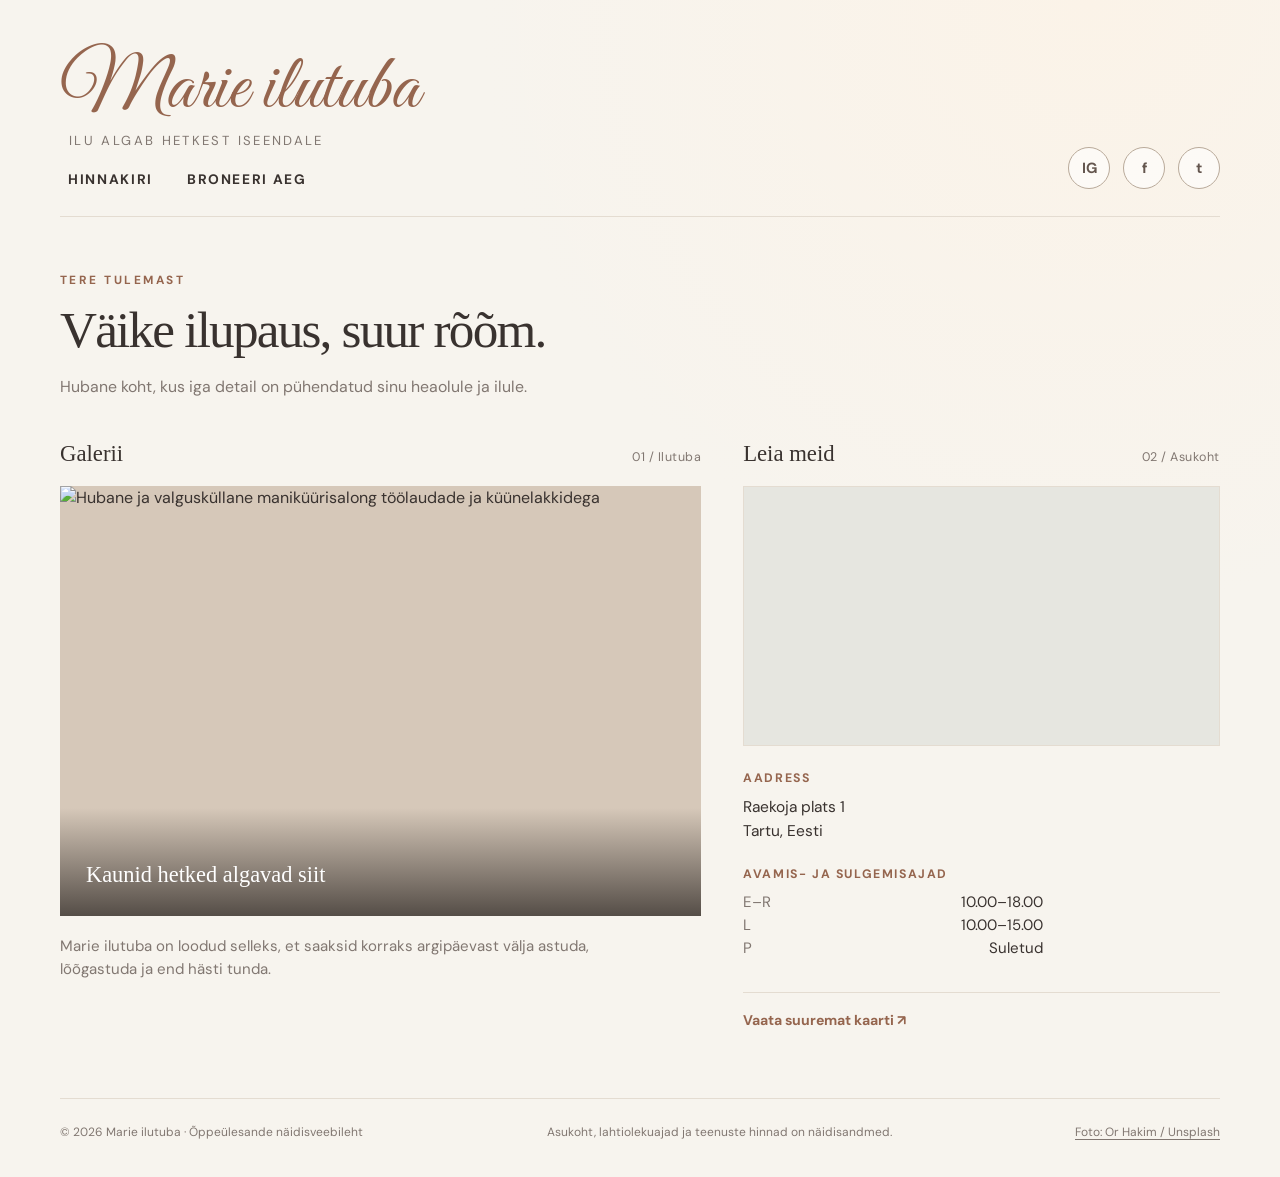
==== index.html @ 5ed92a34 "Lisa Marie ilutoa veebileht" ====
<!DOCTYPE html>
<html lang="et">
<head>
  <meta charset="UTF-8">
  <meta name="viewport" content="width=device-width, initial-scale=1.0">
  <meta name="description" content="Marie ilutuba – väike hubane ilutuba, kus võtta aega iseendale.">
  <title>Marie ilutuba | Avaleht</title>
  <link rel="preconnect" href="https://fonts.googleapis.com">
  <link rel="preconnect" href="https://fonts.gstatic.com" crossorigin>
  <link href="https://fonts.googleapis.com/css2?family=DM+Sans:wght@400;500;600;700&family=Great+Vibes&display=swap" rel="stylesheet">
  <link rel="stylesheet" href="style.css">
</head>
<body>
  <div class="page-shell">
    <header class="site-header">
      <div class="brand-block">
        <a class="site-logo" href="index.html">Marie ilutuba</a>
        <p class="brand-caption">Ilu algab hetkest iseendale</p>
        <nav class="main-navigation" aria-label="Peamenüü">
          <a class="nav-link" href="hinnakiri.html">Hinnakiri</a>
          <a class="nav-link" href="broneeri.html">Broneeri aeg</a>
        </nav>
      </div>
      <div class="social-section" aria-label="Sotsiaalmeedia">
        <span class="social-icon" title="Instagram – näidisikoon" aria-label="Instagram, näidisikoon">IG</span>
        <span class="social-icon" title="Facebook – näidisikoon" aria-label="Facebook, näidisikoon">f</span>
        <a class="social-icon social-link" href="https://www.tumblr.com/primping-aint-easy" target="_blank" rel="noopener noreferrer" aria-label="Külasta näidisena valitud küüntekunsti Tumblr blogi">t</a>
      </div>
    </header>

    <main>
      <div class="section-heading">
        <p class="eyebrow">Tere tulemast</p>
        <h1>Väike ilupaus, suur rõõm.</h1>
        <p>Hubane koht, kus iga detail on pühendatud sinu heaolule ja ilule.</p>
      </div>
      <div class="content-columns">
        <section class="gallery-column" aria-labelledby="gallery-title">
          <div class="section-title-line">
            <h2 id="gallery-title">Galerii</h2>
            <span class="section-count">01 / Ilutuba</span>
          </div>
          <div class="gallery-photo">
            <img src="https://images.unsplash.com/photo-1652869122685-c7792ef56ee2?auto=format&amp;fit=crop&amp;w=1200&amp;q=85" alt="Hubane ja valgusküllane maniküürisalong töölaudade ja küünelakkidega" loading="lazy">
            <div class="gallery-overlay">
              <span>Kaunid hetked algavad siit</span>
            </div>
          </div>
          <p class="gallery-description">Marie ilutuba on loodud selleks, et saaksid korraks argipäevast välja astuda, lõõgastuda ja end hästi tunda.</p>
        </section>

        <aside class="information-column" aria-labelledby="visit-title">
          <div class="section-title-line">
            <h2 id="visit-title">Leia meid</h2>
            <span class="section-count">02 / Asukoht</span>
          </div>
          <div class="map-box">
            <iframe title="Kaart: Tartu Raekoja plats" src="https://www.google.com/maps?q=Raekoja%20plats%201%2C%20Tartu%2C%20Estonia&amp;output=embed" loading="lazy" referrerpolicy="no-referrer-when-downgrade" allowfullscreen></iframe>
          </div>
          <div class="visit-details">
            <div class="detail-group">
              <h3>Aadress</h3>
              <p>Raekoja plats 1<br>Tartu, Eesti</p>
            </div>
            <div class="detail-group">
              <h3>Avamis- ja sulgemisajad</h3>
              <dl class="hours-list">
                <div><dt>E–R</dt><dd>10.00–18.00</dd></div>
                <div><dt>L</dt><dd>10.00–15.00</dd></div>
                <div><dt>P</dt><dd>Suletud</dd></div>
              </dl>
            </div>
          </div>
          <a class="directions-link" href="https://www.google.com/maps/search/?api=1&amp;query=Raekoja+plats+1%2C+Tartu" target="_blank" rel="noopener noreferrer">Vaata suuremat kaarti <span aria-hidden="true">↗</span></a>
        </aside>
      </div>
    </main>

    <footer class="site-footer">
      <p>© 2026 Marie ilutuba · Õppeülesande näidisveebileht</p>
      <p>Asukoht, lahtiolekuajad ja teenuste hinnad on näidisandmed.</p>
      <a href="https://unsplash.com/photos/a-nail-salon-with-chairs-and-a-counter-0jR7w4OW5SQ" target="_blank" rel="noopener noreferrer">Foto: Or Hakim / Unsplash</a>
    </footer>
  </div>
</body>
</html>
---- style.css ----
:root {
  --background: #f7f4ee;
  --surface: #fffcf8;
  --ink: #39322f;
  --muted: #817771;
  --accent: #95654e;
  --line: #e4dcd1;
}

* { box-sizing: border-box; }
html { scroll-behavior: smooth; }
body {
  margin: 0;
  color: var(--ink);
  background: radial-gradient(circle at 85% 0%, #fbf3e8 0, transparent 38%), var(--background);
  font-family: "DM Sans", Arial, sans-serif;
  line-height: 1.55;
}
a { color: inherit; }
a:focus-visible { outline: 3px solid var(--accent); outline-offset: 4px; }
.page-shell { width: min(1160px, calc(100% - 64px)); margin: 0 auto; }
.site-header {
  min-height: 214px;
  padding: 48px 0 26px;
  display: flex;
  justify-content: space-between;
  align-items: flex-end;
  gap: 32px;
  border-bottom: 1px solid var(--line);
}
.site-logo {
  display: inline-block;
  color: var(--accent);
  font-family: "Great Vibes", "Brush Script MT", cursive;
  font-size: clamp(3.7rem, 6.2vw, 5.6rem);
  line-height: 1.05;
  text-decoration: none;
  font-weight: 400;
}
.brand-caption { margin: 0 0 17px 9px; color: var(--muted); font-size: 0.82rem; letter-spacing: 0.18em; text-transform: uppercase; }
.main-navigation { display: flex; gap: 34px; align-items: center; padding-left: 8px; }
.nav-link { text-decoration: none; text-transform: uppercase; letter-spacing: 0.12em; font-size: 0.86rem; font-weight: 700; transition: color 0.2s; }
.nav-link:hover, .nav-link.current { color: var(--accent); }
.social-section { display: flex; gap: 13px; margin-bottom: 1px; }
.social-icon {
  display: inline-flex;
  align-items: center;
  justify-content: center;
  width: 42px;
  height: 42px;
  border: 1px solid #b9aa9a;
  border-radius: 50%;
  color: #64564e;
  background: rgba(255, 255, 255, 0.6);
  font-size: 0.92rem;
  font-weight: 700;
  text-decoration: none;
}
.social-link { transition: background 0.2s, color 0.2s, transform 0.2s; }
.social-link:hover { color: white; background: var(--accent); transform: translateY(-2px); }
.section-heading { padding: 54px 0 37px; }
.eyebrow { margin: 0 0 10px; text-transform: uppercase; letter-spacing: 0.21em; font-size: 0.74rem; font-weight: 700; color: var(--accent); }
h1, h2, h3, p { margin-top: 0; }
h1 { font-family: Georgia, "Times New Roman", serif; font-weight: 400; font-size: clamp(2.1rem, 4vw, 3.3rem); letter-spacing: -0.035em; line-height: 1.2; margin-bottom: 14px; }
.section-heading > p:last-child { max-width: 650px; color: var(--muted); font-size: 0.99rem; margin-bottom: 0; }
.content-columns { display: grid; grid-template-columns: 1.21fr 0.9fr; gap: 42px; align-items: start; }
.section-title-line { display: flex; align-items: baseline; justify-content: space-between; gap: 12px; margin-bottom: 14px; }
.section-title-line h2 { font-family: Georgia, "Times New Roman", serif; font-size: 1.42rem; font-weight: 400; margin: 0; }
.section-count { color: var(--muted); font-size: 0.78rem; letter-spacing: 0.04em; }
.gallery-photo { position: relative; height: 430px; overflow: hidden; background: #d6c8b9; }
.gallery-photo img { display: block; width: 100%; height: 100%; object-fit: cover; object-position: center; }
.gallery-overlay { position: absolute; inset: auto 0 0; padding: 50px 26px 23px; color: white; background: linear-gradient(transparent, rgba(35, 30, 27, 0.72)); font-family: Georgia, "Times New Roman", serif; font-size: 1.4rem; }
.gallery-description { margin: 19px 0 0; font-size: 0.94rem; color: var(--muted); max-width: 550px; }
.map-box { height: 260px; overflow: hidden; border: 1px solid var(--line); background: #e6e6e0; }
.map-box iframe { border: none; width: 100%; height: 100%; display: block; }
.visit-details { padding: 23px 0 9px; border-bottom: 1px solid var(--line); }
.detail-group { margin-bottom: 22px; }
.detail-group h3 { margin: 0 0 7px; font-size: 0.77rem; letter-spacing: 0.13em; text-transform: uppercase; color: var(--accent); }
.detail-group p { margin: 0; font-size: 0.97rem; }
.hours-list { margin: 0; font-size: 0.94rem; }
.hours-list div { display: flex; justify-content: space-between; max-width: 300px; }
.hours-list dt { color: var(--muted); }
.hours-list dd { margin: 0; }
.directions-link, .text-link { display: inline-block; margin-top: 17px; font-weight: 700; font-size: 0.88rem; color: var(--accent); text-decoration: none; }
.directions-link:hover, .text-link:hover { text-decoration: underline; }
.site-footer { display: flex; flex-wrap: wrap; gap: 14px 28px; justify-content: space-between; border-top: 1px solid var(--line); padding: 24px 0 36px; margin-top: 65px; color: var(--muted); font-size: 0.75rem; }
.site-footer p { margin: 0; }
.site-footer a { text-underline-offset: 3px; }
.subpage-content { padding: 65px 0 10px; max-width: 750px; min-height: 460px; }
.subpage-intro { color: var(--muted); margin-bottom: 28px; }
.price-card { border: 1px solid var(--line); padding: 33px 38px; background: var(--surface); }
.price-card h2 { font-family: Georgia, "Times New Roman", serif; font-weight: 400; font-size: 1.55rem; margin-bottom: 25px; }
.price-list { margin: 0; padding: 0; list-style: none; }
.price-list li { padding: 13px 0; display: flex; gap: 25px; justify-content: space-between; border-bottom: 1px solid var(--line); }
.price-list li:last-child { border-bottom: 0; }
.price-list strong { color: var(--accent); }
.small-note { margin: 23px 0 0; color: var(--muted); font-size: 0.79rem; }
.booking-card p { color: var(--muted); margin: 0; }
@media (max-width: 780px) {
  .page-shell { width: min(100% - 36px, 650px); }
  .site-header { min-height: 0; padding: 35px 0 23px; align-items: flex-start; }
  .site-logo { font-size: clamp(3.4rem, 10vw, 4.7rem); }
  .social-section { margin-top: 17px; gap: 7px; }
  .social-icon { width: 36px; height: 36px; font-size: 0.8rem; }
  .content-columns { grid-template-columns: 1fr; gap: 45px; }
  .section-heading { padding: 40px 0 32px; }
  .gallery-photo { height: min(70vw, 430px); }
  .map-box { height: 300px; }
  .site-footer { margin-top: 45px; }
}
@media (max-width: 480px) {
  .site-header { flex-direction: column; gap: 17px; }
  .social-section { margin-top: 0; }
  .main-navigation { gap: 22px; }
  .nav-link { font-size: 0.76rem; }
  .section-heading h1 { font-size: 2.35rem; }
  .section-count { font-size: 0.66rem; }
  .price-card { padding: 23px; }
}
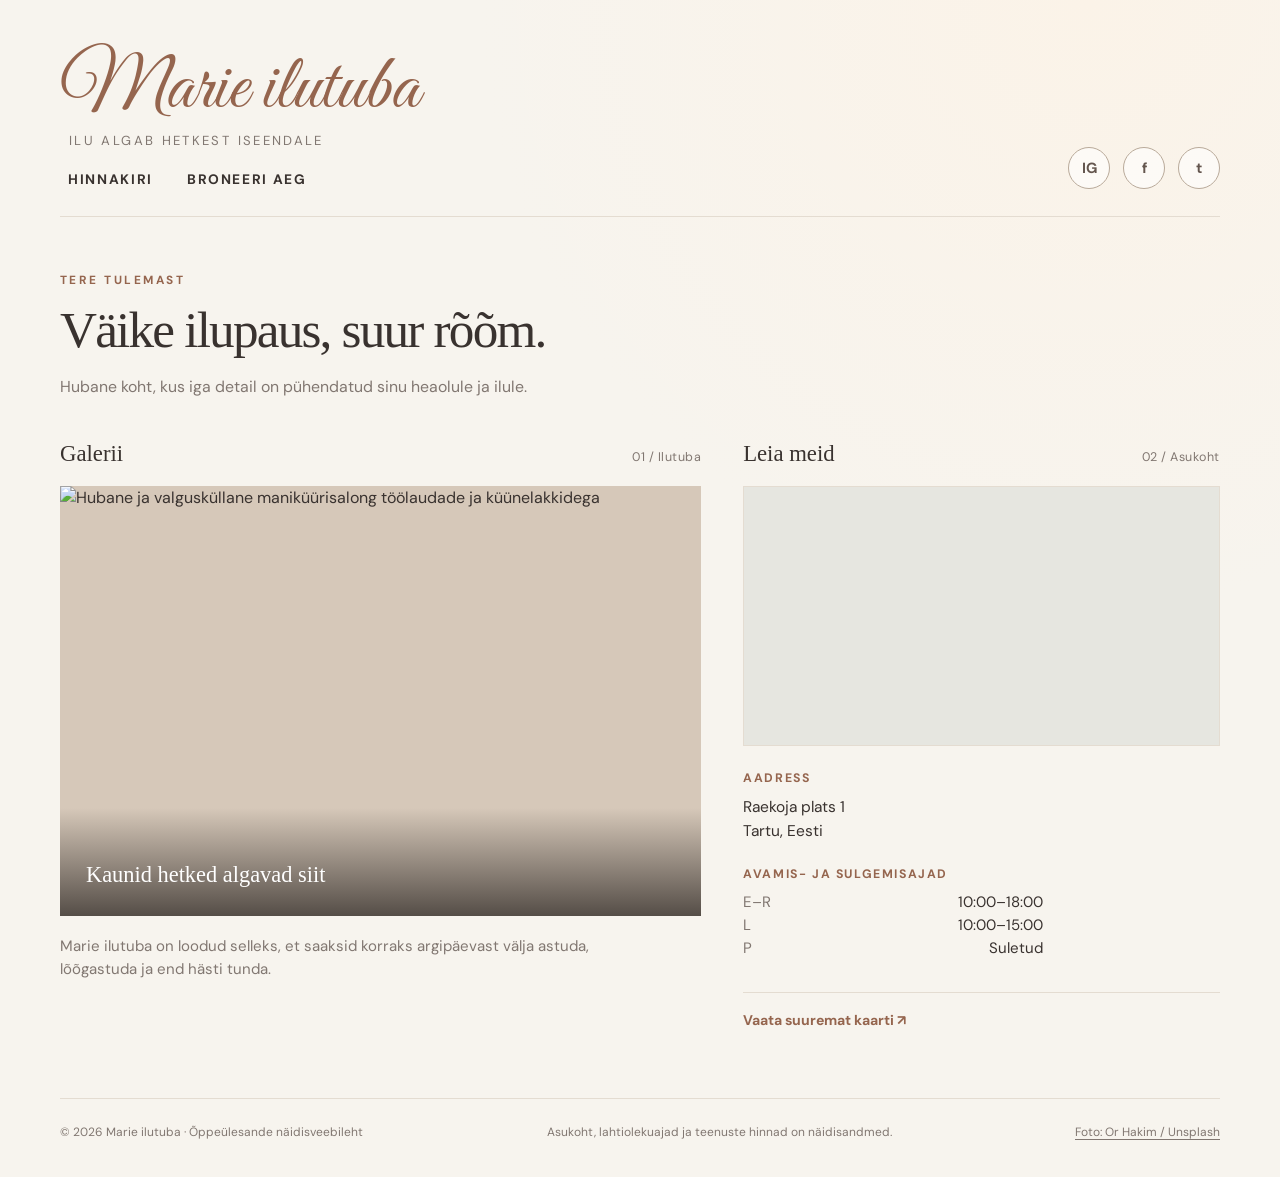
==== commit ebb8dfbc: "Update index.html" ====
--- a/index.html
+++ b/index.html
@@ -24,7 +24,7 @@
       <div class="social-section" aria-label="Sotsiaalmeedia">
         <span class="social-icon" title="Instagram – näidisikoon" aria-label="Instagram, näidisikoon">IG</span>
         <span class="social-icon" title="Facebook – näidisikoon" aria-label="Facebook, näidisikoon">f</span>
-        <a class="social-icon social-link" href="https://www.tumblr.com/primping-aint-easy" target="_blank" rel="noopener noreferrer" aria-label="Külasta näidisena valitud küüntekunsti Tumblr blogi">t</a>
+        <a class="social-icon social-link" href="https://www.tumblr.com/urbannaturephoto" target="_blank" rel="noopener noreferrer" aria-label="Tumblr">t</a>
       </div>
     </header>
 
@@ -65,8 +65,8 @@
             <div class="detail-group">
               <h3>Avamis- ja sulgemisajad</h3>
               <dl class="hours-list">
-                <div><dt>E–R</dt><dd>10.00–18.00</dd></div>
-                <div><dt>L</dt><dd>10.00–15.00</dd></div>
+                <div><dt>E–R</dt><dd>10:00–18:00</dd></div>
+                <div><dt>L</dt><dd>10:00–15:00</dd></div>
                 <div><dt>P</dt><dd>Suletud</dd></div>
               </dl>
             </div>
